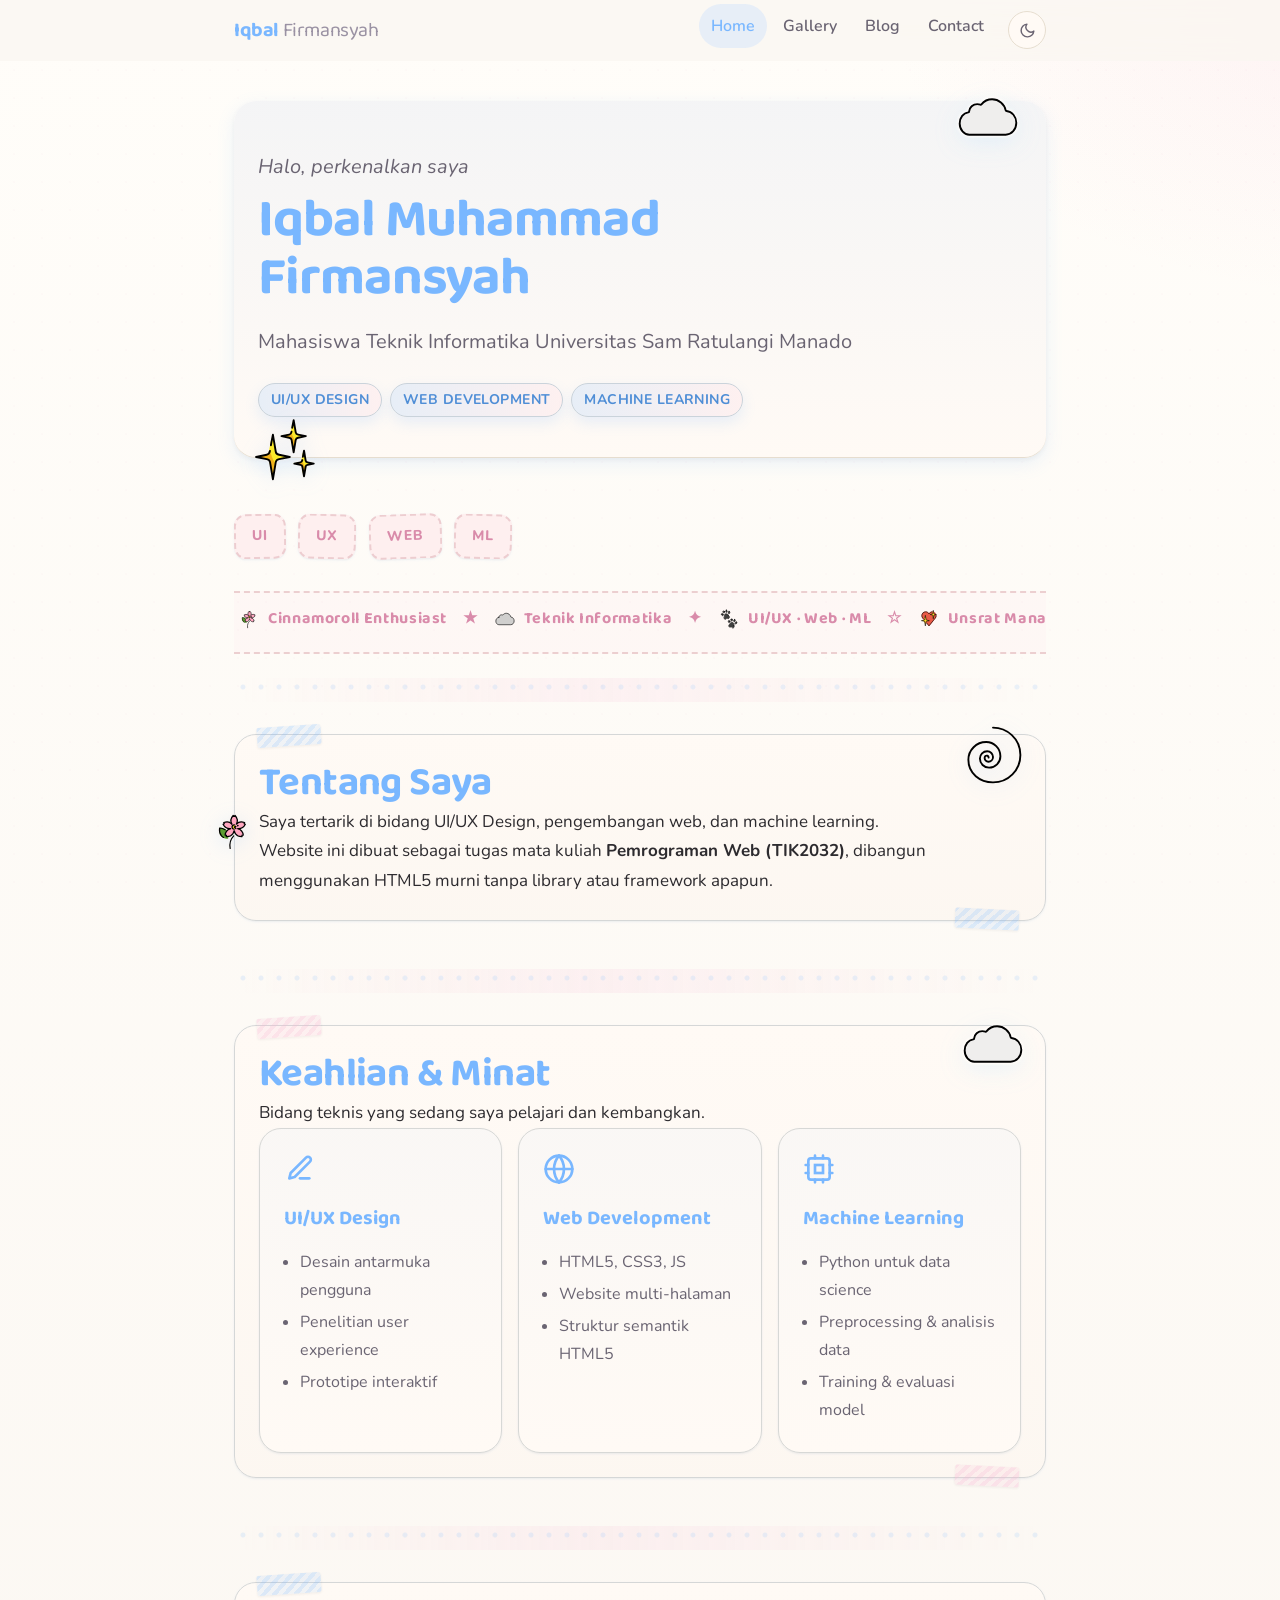
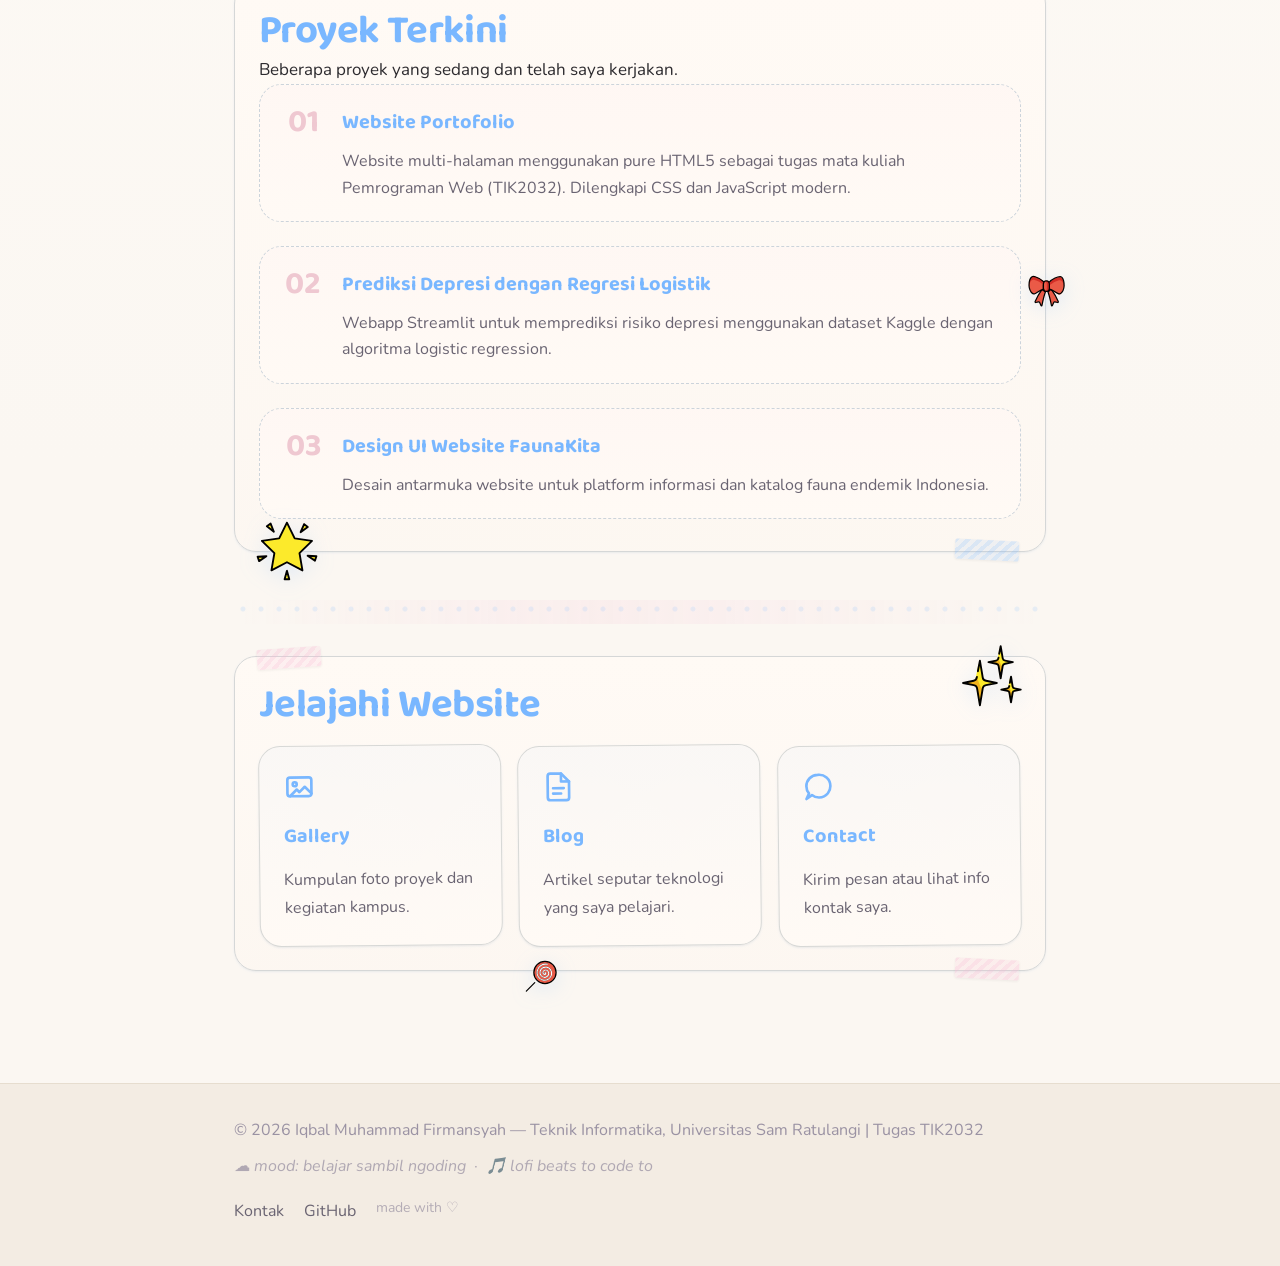
==== index.html @ 0a5c8944 "first commit" ====
<!DOCTYPE html>
<html lang="id" data-theme="light">
<head>
  <meta charset="UTF-8">
  <meta name="viewport" content="width=device-width, initial-scale=1.0">
  <title>Portofolio — Iqbal Muhammad Firmansyah</title>
  <meta name="description" content="Portofolio pribadi Iqbal Muhammad Firmansyah, mahasiswa Teknik Informatika Universitas Sam Ratulangi Manado.">

  <script>
    (function () {
      const storageKey = 'portfolio-theme';
      const savedTheme = localStorage.getItem(storageKey) || 'light';
      document.documentElement.setAttribute('data-theme', savedTheme);
      document.documentElement.style.colorScheme = savedTheme;
    })();
  </script>

  <link rel="preconnect" href="https://fonts.googleapis.com">
  <link rel="preconnect" href="https://fonts.gstatic.com" crossorigin>
  <link href="https://fonts.googleapis.com/css2?family=Baloo+2:wght@500;700&family=Nunito:wght@400;600;700&display=swap" rel="stylesheet">

  <link rel="stylesheet" href="css/tokens.css">
  <link rel="stylesheet" href="css/base.css">
  <link rel="stylesheet" href="css/layout.css">
  <link rel="stylesheet" href="css/components.css">
</head>
<body>

  <header class="site-header" data-include="includes/header.html">
    <script>
      (function () {
        const cacheKey = 'include:includes/header.html';
        const cached = sessionStorage.getItem(cacheKey);
        const host = document.currentScript && document.currentScript.parentElement;

        if (cached && host) host.innerHTML = cached;
      })();
    </script>
  </header>

  <main class="site-main">
    <div class="container">

        <section class="hero reveal">
          <span class="sticker sticker--hero" aria-hidden="true">
            <img class="sticker__img" src="images/stickers/cloud.svg" alt="">
          </span>
          <span class="sticker sticker--hero-2" aria-hidden="true">
            <img class="sticker__img" src="images/stickers/sparkles.svg" alt="">
          </span>
          <p class="hero__greeting">Halo, perkenalkan saya</p>
          <h1 class="hero__name">Iqbal Muhammad<br>Firmansyah</h1>
          <p class="hero__tagline">
            Mahasiswa Teknik Informatika Universitas Sam Ratulangi Manado
          </p>
          <div class="hero__tags">
            <span class="badge">UI/UX Design</span>
            <span class="badge">Web Development</span>
            <span class="badge">Machine Learning</span>
          </div>
        </section>

        <div class="stamp-grid reveal">
          <div class="stamp">UI</div>
          <div class="stamp">UX</div>
          <div class="stamp">WEB</div>
          <div class="stamp">ML</div>
        </div>

        <div class="marquee" aria-hidden="true">
          <div class="marquee__track">
            <span class="marquee__item"><img src="images/stickers/cherry-blossom.svg" alt=""> Cinnamoroll Enthusiast</span>
            <span class="marquee__item">★</span>
            <span class="marquee__item"><img src="images/stickers/cloud.svg" alt=""> Teknik Informatika</span>
            <span class="marquee__item">✦</span>
            <span class="marquee__item"><img src="images/stickers/pawprint.svg" alt=""> UI/UX · Web · ML</span>
            <span class="marquee__item">☆</span>
            <span class="marquee__item"><img src="images/stickers/growing-heart.svg" alt=""> Unsrat Manado</span>
            <span class="marquee__item">✧</span>
            <span class="marquee__item"><img src="images/stickers/lollipop.svg" alt=""> Portofolio 2026</span>
            <span class="marquee__item">★</span>
            <span class="marquee__item"><img src="images/stickers/bow.svg" alt=""> Made With ♡</span>
            <span class="marquee__item">✦</span>
            <span class="marquee__item"><img src="images/stickers/cherry-blossom.svg" alt=""> Cinnamoroll Enthusiast</span>
            <span class="marquee__item">★</span>
            <span class="marquee__item"><img src="images/stickers/cloud.svg" alt=""> Teknik Informatika</span>
            <span class="marquee__item">✦</span>
            <span class="marquee__item"><img src="images/stickers/pawprint.svg" alt=""> UI/UX · Web · ML</span>
            <span class="marquee__item">☆</span>
            <span class="marquee__item"><img src="images/stickers/growing-heart.svg" alt=""> Unsrat Manado</span>
            <span class="marquee__item">✧</span>
            <span class="marquee__item"><img src="images/stickers/lollipop.svg" alt=""> Portofolio 2026</span>
            <span class="marquee__item">★</span>
            <span class="marquee__item"><img src="images/stickers/bow.svg" alt=""> Made With ♡</span>
            <span class="marquee__item">✦</span>
          </div>
        </div>

        <div class="scrapbook-divider" aria-hidden="true"></div>

        <section class="section paper-section reveal">
          <span class="sticker sticker--section" aria-hidden="true">
            <img class="sticker__img" src="images/stickers/swirl.svg" alt="">
          </span>
          <span class="sticker sticker--float-1" aria-hidden="true">
            <img class="sticker__img sticker__img--sm" src="images/stickers/cherry-blossom.svg" alt="">
          </span>
          <h2 class="section__title">Tentang Saya</h2>
          <p class="section__subtitle">
            Saya tertarik di bidang UI/UX Design, pengembangan web, dan machine learning.
            Website ini dibuat sebagai tugas mata kuliah
            <strong>Pemrograman Web (TIK2032)</strong>,
            dibangun menggunakan HTML5 murni tanpa library atau framework apapun.
          </p>
        </section>

        <div class="scrapbook-divider" aria-hidden="true"></div>

        <section class="section paper-section">
          <span class="sticker sticker--section-2" aria-hidden="true">
            <img class="sticker__img" src="images/stickers/cloud.svg" alt="">
          </span>
          <h2 class="section__title reveal">Keahlian &amp; Minat</h2>
          <p class="section__subtitle reveal">Bidang teknis yang sedang saya pelajari dan kembangkan.</p>

          <div class="skills-grid reveal-group">

            <div class="skill-card">
              <svg class="skill-card__icon" aria-hidden="true" focusable="false">
                <use href="images/icons/sprite.svg#icon-ui-ux"></use>
              </svg>
              <div class="skill-card__title">UI/UX Design</div>
              <ul>
                <li>Desain antarmuka pengguna</li>
                <li>Penelitian user experience</li>
                <li>Prototipe interaktif</li>
              </ul>
            </div>

            <div class="skill-card">
              <svg class="skill-card__icon" aria-hidden="true" focusable="false">
                <use href="images/icons/sprite.svg#icon-web"></use>
              </svg>
              <div class="skill-card__title">Web Development</div>
              <ul>
                <li>HTML5, CSS3, JS</li>
                <li>Website multi-halaman</li>
                <li>Struktur semantik HTML5</li>
              </ul>
            </div>

            <div class="skill-card">
              <svg class="skill-card__icon" aria-hidden="true" focusable="false">
                <use href="images/icons/sprite.svg#icon-ml"></use>
              </svg>
              <div class="skill-card__title">Machine Learning</div>
              <ul>
                <li>Python untuk data science</li>
                <li>Preprocessing &amp; analisis data</li>
                <li>Training &amp; evaluasi model</li>
              </ul>
            </div>

          </div>
        </section>

        <div class="scrapbook-divider" aria-hidden="true"></div>

        <section class="section paper-section">
          <span class="sticker sticker--section-3" aria-hidden="true">
            <img class="sticker__img" src="images/stickers/star.svg" alt="">
          </span>
          <span class="sticker sticker--float-2" aria-hidden="true">
            <img class="sticker__img sticker__img--sm" src="images/stickers/bow.svg" alt="">
          </span>
          <h2 class="section__title reveal">Proyek Terkini</h2>
          <p class="section__subtitle reveal">Beberapa proyek yang sedang dan telah saya kerjakan.</p>

          <ol class="projects-list reveal-group">

          <li class="project-card">
            <div class="project-card__body">
              <div class="project-card__title">Website Portofolio</div>
              <p class="project-card__desc">
                Website multi-halaman menggunakan pure HTML5 sebagai tugas mata kuliah Pemrograman Web (TIK2032). Dilengkapi CSS dan JavaScript modern.
              </p>
            </div>
          </li>

          <li class="project-card">
            <div class="project-card__body">
              <div class="project-card__title">Prediksi Depresi dengan Regresi Logistik</div>
              <p class="project-card__desc">
                Webapp Streamlit untuk memprediksi risiko depresi menggunakan dataset Kaggle dengan algoritma logistic regression.
              </p>
            </div>
          </li>

          <li class="project-card">
            <div class="project-card__body">
              <div class="project-card__title">Design UI Website FaunaKita</div>
              <p class="project-card__desc">
                Desain antarmuka website untuk platform informasi dan katalog fauna endemik Indonesia.
              </p>
            </div>
          </li>

          </ol>
        </section>

        <div class="scrapbook-divider" aria-hidden="true"></div>

        <section class="section paper-section reveal">
          <span class="sticker sticker--section-4" aria-hidden="true">
            <img class="sticker__img" src="images/stickers/sparkles.svg" alt="">
          </span>
          <span class="sticker sticker--float-3" aria-hidden="true">
            <img class="sticker__img sticker__img--sm" src="images/stickers/lollipop.svg" alt="">
          </span>
          <h2 class="section__title">Jelajahi Website</h2>
          <div class="skills-grid" style="margin-top: var(--space-4);">

          <a href="gallery.html" style="text-decoration: none;">
            <div class="skill-card">
              <svg class="skill-card__icon" aria-hidden="true" focusable="false">
                <use href="images/icons/sprite.svg#icon-gallery"></use>
              </svg>
              <div class="skill-card__title">Gallery</div>
              <p style="font-size: var(--text-sm); color: var(--color-text-muted); margin: 0;">
                Kumpulan foto proyek dan kegiatan kampus.
              </p>
            </div>
          </a>

          <a href="blog.html" style="text-decoration: none;">
            <div class="skill-card">
              <svg class="skill-card__icon" aria-hidden="true" focusable="false">
                <use href="images/icons/sprite.svg#icon-blog"></use>
              </svg>
              <div class="skill-card__title">Blog</div>
              <p style="font-size: var(--text-sm); color: var(--color-text-muted); margin: 0;">
                Artikel seputar teknologi yang saya pelajari.
              </p>
            </div>
          </a>

          <a href="contact.html" style="text-decoration: none;">
            <div class="skill-card">
              <svg class="skill-card__icon" aria-hidden="true" focusable="false">
                <use href="images/icons/sprite.svg#icon-contact"></use>
              </svg>
              <div class="skill-card__title">Contact</div>
              <p style="font-size: var(--text-sm); color: var(--color-text-muted); margin: 0;">
                Kirim pesan atau lihat info kontak saya.
              </p>
            </div>
          </a>

          </div>
        </section>

    </div>
  </main>

  <footer class="site-footer" data-include="includes/footer.html"></footer>

  <script src="js/core.js"></script>

</body>
</html>
---- css/tokens.css ----
@layer tokens, base, layout, components;

@layer tokens {

  :root {
   --color-primary:       #79b7ff;
   --color-primary-dark:  #4f8ed6;
   --color-primary-light: color-mix(in srgb, #79b7ff 18%, var(--color-surface));
   --color-primary-glow:  color-mix(in srgb, #79b7ff 26%, transparent);

   --color-accent:      #f7b6d2;
   --color-accent-dark: #d98baa;

   --color-text:        #2d2b2f;
   --color-text-muted:  #6a6472;
   --color-text-subtle: #9a92a3;

   --color-bg:        #fbf7f2;
   --color-surface:   #fffaf5;
   --color-surface-2: #f3ece3;
   --color-border:    #e6ddcf;
   --color-cloud:     #ffffff;
   --color-star:      #ffe8f1;

   --font-display: 'Baloo 2', 'Trebuchet MS', sans-serif;
   --font-body:    'Nunito', 'Segoe UI', system-ui, sans-serif;
    --font-mono:    'Courier New', Courier, monospace;

    --text-xs:   clamp(0.75rem,  0.7rem  + 0.22vw, 0.875rem);
    --text-sm:   clamp(0.875rem, 0.82rem + 0.28vw, 1rem);
    --text-base: clamp(1rem,     0.96rem + 0.22vw, 1.0625rem);
    --text-md:   clamp(1.125rem, 1rem    + 0.5vw,  1.25rem);
    --text-lg:   clamp(1.25rem,  1.1rem  + 0.65vw, 1.5rem);
    --text-xl:   clamp(1.5rem,   1.25rem + 1vw,    2rem);
    --text-2xl:  clamp(1.875rem, 1.5rem  + 1.5vw,  2.5rem);
    --text-3xl:  clamp(2.25rem,  1.75rem + 2vw,    3.5rem);

    --space-1:  0.25rem;
    --space-2:  0.5rem;
    --space-3:  0.75rem;
    --space-4:  1rem;
    --space-5:  1.25rem;
    --space-6:  1.5rem;
    --space-8:  2rem;
    --space-10: 2.5rem;
    --space-12: 3rem;
    --space-16: 4rem;
    --space-20: 5rem;

    --max-width:      860px;
    --max-width-wide: 1100px;

    --radius-sm:   4px;
    --radius-md:   8px;
    --radius-lg:   14px;
    --radius-xl:   22px;
    --radius-full: 9999px;

   --shadow-sm:    0 1px 3px rgba(121,183,255,0.08), 0 1px 2px rgba(0,0,0,0.04);
   --shadow-md:    0 6px 18px rgba(121,183,255,0.14), 0 2px 6px rgba(0,0,0,0.05);
   --shadow-lg:    0 14px 44px rgba(121,183,255,0.18), 0 4px 16px rgba(0,0,0,0.07);
    --shadow-focus: 0 0 0 3px var(--color-primary-glow);
      --bg-gradient:
         radial-gradient(1100px 520px at 12% -10%, color-mix(in srgb, var(--color-primary) 18%, transparent), transparent 60%),
         radial-gradient(900px 520px at 110% 0%, color-mix(in srgb, var(--color-accent) 16%, transparent), transparent 58%),
         linear-gradient(180deg, #fffdf9 0%, var(--color-bg) 72%);
      --bg-dots:
         radial-gradient(circle, color-mix(in srgb, var(--color-accent) 12%, transparent) 1px, transparent 1px);

   --duration-fast:   220ms;
   --duration-normal: 420ms;
   --duration-slow:   820ms;
    --ease-out:        cubic-bezier(0.16, 1, 0.3, 1);
    --ease-in-out:     cubic-bezier(0.4, 0, 0.2, 1);
    --ease-spring:     cubic-bezier(0.34, 1.56, 0.64, 1);

    --z-nav:   100;
    --z-modal: 200;
    --z-toast: 300;
  }

  [data-theme="dark"] {
      --color-primary:       #9ad1ff;
      --color-primary-dark:  #6aaef0;
      --color-primary-light: color-mix(in srgb, #9ad1ff 12%, var(--color-surface));
      --color-primary-glow:  color-mix(in srgb, #9ad1ff 20%, transparent);

      --color-accent:      #c0b7ff;
      --color-accent-dark: #9c91ea;

      --color-text:        #e9eef7;
      --color-text-muted:  #a1abc1;
      --color-text-subtle: #78839d;

      --color-bg:        #101322;
      --color-surface:   #14192b;
      --color-surface-2: #1b2136;
      --color-border:    #2a334d;
      --color-cloud:     #1a2238;
      --color-star:      #3b4662;

      --shadow-sm: 0 2px 6px rgba(8,12,24,0.52);
      --shadow-md: 0 8px 22px rgba(8,12,24,0.62);
      --shadow-lg: 0 16px 44px rgba(8,12,24,0.72);

      --bg-gradient:
         radial-gradient(900px 520px at 10% -15%, color-mix(in srgb, #9ad1ff 10%, transparent), transparent 60%),
         linear-gradient(180deg, #0e1222 0%, #12192d 55%, #151d33 100%);
      --bg-dots:
         radial-gradient(circle, color-mix(in srgb, #c0b7ff 10%, transparent) 1px, transparent 1px);
  }
}
---- css/base.css ----
@layer base {

  *, *::before, *::after {
    box-sizing: border-box;
    margin: 0;
    padding: 0;
  }

  html {
    scroll-behavior: smooth;
    -webkit-text-size-adjust: 100%;
    hanging-punctuation: first last;
    cursor: url('../images/cursors/default.svg') 4 4, auto;
  }

  body {
    font-family: var(--font-body);
    font-size: var(--text-base);
    line-height: 1.75;
    color: var(--color-text);
    background-color: var(--color-bg);
    background-image: var(--bg-gradient);
    background-size: cover;
    background-position: center;
    background-repeat: no-repeat;
    position: relative;
    -webkit-font-smoothing: antialiased;
    -moz-osx-font-smoothing: grayscale;
    transition:
      background-color var(--duration-slow) var(--ease-in-out),
      color            var(--duration-slow) var(--ease-in-out);
  }

  body::before {
    content: '';
    position: fixed;
    inset: 0;
    background-image: var(--bg-dots);
    background-size: 28px 28px;
    opacity: 0.35;
    pointer-events: none;
    z-index: 0;
  }

  h1, h2, h3, h4, h5, h6 {
    font-family: var(--font-display);
    color: var(--color-primary);
    line-height: 1.2;
    font-weight: 700;
    letter-spacing: -0.015em;
  }

  h1 { font-size: var(--text-3xl); }
  h2 { font-size: var(--text-2xl); }
  h3 { font-size: var(--text-xl);  }
  h4 { font-size: var(--text-lg);  }
  h5 { font-size: var(--text-md);  }
  h6 { font-size: var(--text-base);}

  a {
    color: var(--color-accent);
    text-decoration: underline;
    text-decoration-color: color-mix(in srgb, var(--color-accent) 35%, transparent);
    text-underline-offset: 3px;
    cursor: url('../images/cursors/pointer.svg') 14 6, pointer;
    transition:
      color                var(--duration-fast),
      text-decoration-color var(--duration-fast);

    &:hover {
      color: var(--color-primary);
      text-decoration-color: var(--color-primary);
    }

    &:focus-visible {
      outline: none;
      border-radius: var(--radius-sm);
      box-shadow: var(--shadow-focus);
    }
  }

  p {
    font-size: var(--text-base);
    color: var(--color-text);
    max-width: 68ch;
  }

  ul, ol {
    padding-left: var(--space-6);

    li {
      margin-bottom: var(--space-2);
      color: var(--color-text);
    }
  }

  code {
    font-family: var(--font-mono);
    font-size: 0.875em;
    background: var(--color-surface-2);
    color: var(--color-primary);
    padding: 0.15em 0.45em;
    border-radius: var(--radius-sm);
    border: 1px solid var(--color-border);
  }

  img {
    max-width: 100%;
    height: auto;
    display: block;
  }

  hr {
    border: none;
    border-top: 1px solid var(--color-border);
    margin-block: var(--space-8);
  }

  input, textarea, select, button {
    font-family: var(--font-body);
    font-size: var(--text-base);
    cursor: url('../images/cursors/pointer.svg') 14 6, pointer;
  }

  ::selection {
    background: var(--color-primary-glow);
    color: var(--color-text);
  }

  :focus-visible {
    outline: 2px solid var(--color-primary);
    outline-offset: 3px;
  }

  ::-webkit-scrollbar       { width: 8px; }
  ::-webkit-scrollbar-track { background: var(--color-bg); }
  ::-webkit-scrollbar-thumb {
    background: var(--color-border);
    border-radius: var(--radius-full);
    border: 2px solid var(--color-bg);

    &:hover { background: var(--color-text-subtle); }
  }
}
---- css/layout.css ----
@layer layout {

  @view-transition { navigation: auto; }

  ::view-transition-old(root) {
    animation: vt-fade-out var(--duration-normal) var(--ease-in-out) both;
  }
  ::view-transition-new(root) {
    animation: vt-fade-in var(--duration-normal) var(--ease-in-out) both;
  }

  @keyframes vt-fade-out {
    from { opacity: 1; transform: translateY(0);    }
    to   { opacity: 0; transform: translateY(-10px);}
  }
  @keyframes vt-fade-in {
    from { opacity: 0; transform: translateY(10px); }
    to   { opacity: 1; transform: translateY(0);    }
  }

  .container {
    width: 100%;
    max-width: var(--max-width);
    margin-inline: auto;
    padding-inline: var(--space-6);
  }

  .container--wide {
    max-width: var(--max-width-wide);
  }

  .site-header {
    position: sticky;
    top: 0;
    z-index: var(--z-nav);
    background: color-mix(in srgb, var(--color-bg) 82%, transparent);
    backdrop-filter: blur(14px) saturate(1.6);
    -webkit-backdrop-filter: blur(14px) saturate(1.6);
    border-bottom: 1px solid transparent;
    transition:
      border-color var(--duration-normal) var(--ease-in-out),
      box-shadow   var(--duration-normal) var(--ease-in-out),
      transform    var(--duration-normal) var(--ease-out);

    &.scrolled {
      border-bottom-color: var(--color-border);
      box-shadow: var(--shadow-sm);
    }

    &.hidden {
      transform: translateY(-100%);
    }
  }

  .site-header__inner {
    display: flex;
    align-items: center;
    justify-content: space-between;
    gap: var(--space-4);
    height: 60px;
    max-width: var(--max-width);
    margin-inline: auto;
    padding-inline: var(--space-6);
  }

  .site-header__brand {
    font-family: var(--font-display);
    font-size: var(--text-md);
    font-weight: 700;
    color: var(--color-primary);
    text-decoration: none;
    letter-spacing: -0.02em;
    white-space: nowrap;
    transition: color var(--duration-fast);

    &:hover {
      color: var(--color-primary-dark);
      text-decoration: none;
    }

    span {
      color: var(--color-text-subtle);
      font-weight: 400;
    }
  }

  .site-header__right {
    display: flex;
    align-items: center;
    gap: var(--space-3);
  }

  .site-nav {
    display: flex;
    align-items: center;
    gap: var(--space-1);
    list-style: none;
    padding: 0;
    margin: 0;
  }

  .site-nav__item { display: flex; }

  .site-nav__link {
    display: inline-flex;
    align-items: center;
    padding: var(--space-2) var(--space-3);
    border-radius: var(--radius-full);
    font-size: var(--text-sm);
    font-weight: 600;
    color: var(--color-text-muted);
    text-decoration: none;
    transition:
      color      var(--duration-fast),
      background var(--duration-fast);

    &:hover {
      color: var(--color-primary);
      background: var(--color-primary-light);
      text-decoration: none;
    }

    &[aria-current="page"] {
      color: var(--color-primary);
      background: var(--color-primary-light);
    }
  }

  .theme-toggle {
    display: inline-flex;
    align-items: center;
    justify-content: center;
    width: 38px;
    height: 38px;
    border-radius: var(--radius-full);
    border: 1.5px solid var(--color-border);
    background: var(--color-surface);
    color: var(--color-text-muted);
    cursor: pointer;
    transition:
      color        var(--duration-fast),
      background   var(--duration-fast),
      border-color var(--duration-fast),
      transform    var(--duration-normal) var(--ease-spring);
    flex-shrink: 0;

    &:hover {
      color: var(--color-primary);
      border-color: var(--color-primary);
      background: var(--color-primary-light);
      transform: rotate(18deg) scale(1.05);
    }

    svg {
      width: 17px;
      height: 17px;
      pointer-events: none;
    }

    .icon-moon { display: block; }
    .icon-sun  { display: none;  }
  }

  [data-theme="dark"] .theme-toggle {
    .icon-moon { display: none;  }
    .icon-sun  { display: block; }
  }

  .site-main {
    min-height: 60vh;
    padding-block: var(--space-10) var(--space-16);
    position: relative;
    z-index: 1;
  }

  .hero {
    padding-block: var(--space-12) var(--space-10);
    border-bottom: 1px solid var(--color-border);
    margin-bottom: var(--space-12);
    position: relative;
    background: linear-gradient(180deg, color-mix(in srgb, var(--color-surface) 92%, var(--color-primary) 8%), var(--color-surface));
    border-radius: var(--radius-xl);
    box-shadow: var(--shadow-md);
    padding-inline: var(--space-6);
  }

  .hero > * {
    position: relative;
    z-index: 1;
  }

  .hero__greeting {
    font-size: var(--text-md);
    color: var(--color-text-muted);
    margin-bottom: var(--space-2);
    max-width: none;
    font-style: italic;
  }

  .hero__name {
    font-size: var(--text-3xl);
    line-height: 1.08;
    color: var(--color-primary);
    margin-bottom: var(--space-4);
    letter-spacing: -0.02em;
  }

  .hero__tagline {
    font-size: var(--text-md);
    color: var(--color-text-muted);
    margin-bottom: var(--space-6);
    max-width: none;
  }

  .hero__tags {
    display: flex;
    flex-wrap: wrap;
    gap: var(--space-2);
  }

  .page-header {
    padding-bottom: var(--space-8);
    margin-bottom: var(--space-8);
    border-bottom: 1px solid var(--color-border);

    h2 {
      margin-bottom: var(--space-2);
    }

    p {
      color: var(--color-text-muted);
      font-size: var(--text-md);
    }
  }

  .section {
    margin-bottom: var(--space-12);

    &__title {
      font-size: var(--text-xl);
      margin-bottom: var(--space-2);
      position: relative;
      display: inline-block;

      &::after {
        content: '';
        display: block;
        width: 44px;
        height: 6px;
        background: linear-gradient(90deg, var(--color-primary), var(--color-accent));
        border-radius: var(--radius-full);
        margin-top: var(--space-2);
        box-shadow: 0 3px 8px color-mix(in srgb, var(--color-accent) 30%, transparent);
      }
    }

    &__subtitle {
      color: var(--color-text-muted);
      font-size: var(--text-sm);
      margin-bottom: var(--space-6);
      max-width: none;
    }
  }

  .site-footer {
    border-top: 1px solid var(--color-border);
    padding-block: var(--space-8);
    background: var(--color-surface-2);
    position: relative;
    z-index: 1;

    .container {
      display: flex;
      align-items: center;
      justify-content: space-between;
      gap: var(--space-4);
      flex-wrap: wrap;
    }
  }

  .site-footer__text {
    font-size: var(--text-sm);
    color: var(--color-text-subtle);
    max-width: none;

    a {
      color: var(--color-text-muted);
      text-decoration: none;
      transition: color var(--duration-fast);

      &:hover { color: var(--color-primary); }
    }
  }

  .site-footer__links {
    display: flex;
    gap: var(--space-5);
    list-style: none;
    padding: 0;
    margin: 0;

    a {
      font-size: var(--text-sm);
      color: var(--color-text-muted);
      text-decoration: none;
      transition: color var(--duration-fast);

      &:hover { color: var(--color-primary); }
    }
  }

  @media (max-width: 640px) {
    .site-header__inner {
      padding-inline: var(--space-4);
      height: 56px;
    }

    .site-nav__link {
      padding: var(--space-1) var(--space-2);
      font-size: var(--text-xs);
    }

    .container {
      padding-inline: var(--space-4);
    }

    .site-footer .container {
      flex-direction: column;
      align-items: flex-start;
    }

    .hero {
      padding-inline: var(--space-4);
    }
  }

  .scrapbook-layout {
    display: grid;
    grid-template-columns: minmax(220px, 280px) 1fr;
    gap: var(--space-8);
    align-items: start;
  }

  .scrapbook-sidebar {
    position: sticky;
    top: 90px;
    display: flex;
    flex-direction: column;
    gap: var(--space-5);
  }

  .scrapbook-main {
    display: flex;
    flex-direction: column;
    gap: var(--space-10);
  }

  @media (max-width: 900px) {
    .scrapbook-layout {
      grid-template-columns: 1fr;
    }

    .scrapbook-sidebar {
      position: static;
    }
  }
}
---- css/components.css ----
@layer components {
  .badge {
    display: inline-flex;
    align-items: center;
    padding: var(--space-1) var(--space-3);
    border-radius: var(--radius-full);
    font-size: var(--text-xs);
    font-weight: 700;
    letter-spacing: 0.03em;
    text-transform: uppercase;
    background: linear-gradient(90deg, var(--color-primary-light), color-mix(in srgb, var(--color-accent) 14%, var(--color-surface)));
    color: var(--color-primary-dark);
    border: 1px solid color-mix(in srgb, var(--color-primary) 26%, var(--color-border));
    box-shadow: 0 6px 14px color-mix(in srgb, var(--color-primary) 16%, transparent);
    transition:
      background var(--duration-fast),
      transform  var(--duration-fast);

    &:hover { transform: translateY(-1px) scale(1.03); }
  }

  .btn {
    display: inline-flex;
    align-items: center;
    gap: var(--space-2);
    padding: var(--space-3) var(--space-6);
    border-radius: var(--radius-full);
    font-family: var(--font-body);
    font-size: var(--text-sm);
    font-weight: 700;
    cursor: pointer;
    text-decoration: none;
    border: none;
    transition:
      background  var(--duration-fast),
      box-shadow  var(--duration-fast),
      transform   var(--duration-fast) var(--ease-spring),
      color       var(--duration-fast);

    &--primary {
      background: var(--color-primary);
      color: white;

      &:hover {
        background: var(--color-primary-dark);
        box-shadow: var(--shadow-md);
        transform: translateY(-2px);
        color: white;
        text-decoration: none;
      }
      &:active { transform: translateY(0); }
    }

    &--ghost {
      background: transparent;
      color: var(--color-text-muted);
      border: 1.5px solid var(--color-border);

      &:hover {
        border-color: var(--color-primary);
        color: var(--color-primary);
        background: var(--color-primary-light);
        text-decoration: none;
      }
    }
  }

  .skills-grid {
    display: grid;
    grid-template-columns: repeat(auto-fill, minmax(230px, 1fr));
    gap: var(--space-4);
  }

  .skill-card {
    background:
      linear-gradient(180deg, color-mix(in srgb, var(--color-surface) 96%, var(--color-primary) 4%), var(--color-surface)),
      repeating-linear-gradient(0deg, color-mix(in srgb, var(--color-border) 22%, transparent) 0 1px, transparent 1px 8px);
    border: 1px solid color-mix(in srgb, var(--color-primary) 14%, var(--color-border));
    border-radius: var(--radius-xl);
    padding: var(--space-6);
    box-shadow: var(--shadow-sm);
    transform: rotate(-0.6deg);
    transition:
      opacity      var(--duration-slow)   var(--ease-out),
      box-shadow   var(--duration-normal) var(--ease-out),
      border-color var(--duration-normal),
      transform    var(--duration-slow)   var(--ease-spring);
  }

  .skill-card:nth-child(2n) {
    transform: rotate(0.6deg);
  }

  .skill-card:hover {
    box-shadow:   var(--shadow-md);
    border-color: color-mix(in srgb, var(--color-accent) 35%, var(--color-border));
    transform:    translateY(-4px) rotate(0deg);
  }

  .skill-card__icon {
    width: 2rem;
    height: 2rem;
    display: block;
    margin-bottom: var(--space-4);
    color: var(--color-primary);
  }

  .skill-card__title {
    font-family: var(--font-display);
    font-size: var(--text-md);
    color: var(--color-primary);
    font-weight: 700;
    margin-bottom: var(--space-3);
  }

  .skill-card ul {
    padding-left: var(--space-4);
    margin: 0;
  }

  .skill-card ul li {
    font-size: var(--text-sm);
    color: var(--color-text-muted);
    margin-bottom: var(--space-1);
  }

  .projects-list {
    list-style: none;
    padding: 0;
    margin: 0;
    display: flex;
    flex-direction: column;
    gap: var(--space-4);
    counter-reset: project-counter;
  }

  .project-card {
    display: flex;
    gap: var(--space-5);
    background:
      linear-gradient(180deg, color-mix(in srgb, var(--color-surface) 96%, var(--color-accent) 4%), var(--color-surface)),
      repeating-linear-gradient(0deg, color-mix(in srgb, var(--color-border) 20%, transparent) 0 1px, transparent 1px 10px);
    border: 1px dashed color-mix(in srgb, var(--color-primary) 24%, var(--color-border));
    border-radius: var(--radius-xl);
    padding: var(--space-5) var(--space-6);
    counter-increment: project-counter;
    align-items: flex-start;
    transform: rotate(-0.4deg);
    transition:
      box-shadow var(--duration-normal) var(--ease-out),
      transform  var(--duration-normal) var(--ease-spring);

    &:hover {
      box-shadow: var(--shadow-md);
      transform: translateX(4px) rotate(0deg);
    }

    &::before {
      content: counter(project-counter, decimal-leading-zero);
      font-family: var(--font-display);
      font-size: var(--text-xl);
      font-weight: 700;
      color: color-mix(in srgb, var(--color-accent) 55%, var(--color-border));
      flex-shrink: 0;
      line-height: 1.1;
      transition: color var(--duration-normal);
      min-width: 2ch;
      text-align: center;
    }

    &:hover::before {
      color: var(--color-primary);
    }

  }

  .project-card:nth-child(2n) {
    transform: rotate(0.4deg);
  }

  .project-card__body { flex: 1; }

  .project-card__title {
    font-family: var(--font-display);
    font-size: var(--text-md);
    color: var(--color-primary);
    font-weight: 700;
    margin-bottom: var(--space-2);
  }

  .project-card__desc {
    font-size: var(--text-sm);
    color: var(--color-text-muted);
    line-height: 1.65;
    max-width: none;
  }

  .scrapbook-card {
    background: color-mix(in srgb, var(--color-surface) 94%, var(--color-primary) 6%);
    border: 1px solid color-mix(in srgb, var(--color-primary) 18%, var(--color-border));
    border-radius: var(--radius-xl);
    padding: var(--space-5);
    box-shadow: var(--shadow-sm);
    position: relative;
  }

  .scrapbook-card::after {
    content: '';
    position: absolute;
    top: -8px;
    right: 18px;
    width: 44px;
    height: 16px;
    background: color-mix(in srgb, var(--color-accent) 45%, transparent);
    border-radius: var(--radius-sm);
    opacity: 0.7;
    transform: rotate(-3deg);
  }

  .scrapbook-card__eyebrow {
    font-size: var(--text-xs);
    letter-spacing: 0.08em;
    text-transform: uppercase;
    color: var(--color-text-subtle);
    margin-bottom: var(--space-2);
  }

  .scrapbook-card__title {
    font-family: var(--font-display);
    font-size: var(--text-md);
    color: var(--color-primary);
    margin-bottom: var(--space-2);
  }

  .scrapbook-card__meta {
    font-size: var(--text-sm);
    color: var(--color-text-muted);
    margin-bottom: var(--space-3);
  }

  .scrapbook-card__list {
    list-style: none;
    padding: 0;
    margin: 0;
    display: grid;
    gap: var(--space-2);
  }

  .scrapbook-card__list li {
    font-size: var(--text-sm);
    color: var(--color-text-muted);
  }

  .scrapbook-link {
    display: inline-flex;
    align-items: center;
    gap: var(--space-2);
    font-weight: 700;
    color: var(--color-primary);
    text-decoration: none;
    margin-bottom: var(--space-2);
  }

  .scrapbook-link:hover {
    color: var(--color-accent-dark);
  }

  .sticky-note {
    background: color-mix(in srgb, var(--color-accent) 18%, var(--color-surface));
    border: 1px dashed color-mix(in srgb, var(--color-accent) 45%, var(--color-border));
    border-radius: var(--radius-lg);
    padding: var(--space-5);
    box-shadow: var(--shadow-sm);
    transform: rotate(-1.5deg);
  }

  .sticky-note__title {
    font-size: var(--text-sm);
    font-weight: 700;
    color: var(--color-accent-dark);
    margin-bottom: var(--space-2);
  }

  .sticky-note__text {
    font-size: var(--text-sm);
    color: var(--color-text-muted);
    margin: 0;
    max-width: none;
  }

  .paper-section {
    background:
      linear-gradient(180deg, var(--color-surface) 0%, color-mix(in srgb, var(--color-surface) 90%, var(--color-border) 10%) 100%),
      repeating-linear-gradient(0deg, color-mix(in srgb, var(--color-border) 18%, transparent) 0 1px, transparent 1px 14px);
    border: 1px solid color-mix(in srgb, var(--color-primary) 16%, var(--color-border));
    border-radius: var(--radius-xl);
    padding: var(--space-6);
    box-shadow: var(--shadow-sm);
    position: relative;
  }

  .paper-section::before,
  .paper-section::after {
    content: '';
    position: absolute;
    width: 64px;
    height: 20px;
    background:
      repeating-linear-gradient(
        -45deg,
        color-mix(in srgb, var(--color-accent) 45%, transparent) 0 4px,
        color-mix(in srgb, var(--color-accent) 20%, transparent) 4px 8px
      );
    border-radius: 2px;
    opacity: 0.75;
    z-index: 3;
    box-shadow: 0 1px 3px rgba(0,0,0,0.08);
  }

  .paper-section::before {
    top: -9px;
    left: 22px;
    transform: rotate(-4deg);
  }

  .paper-section::after {
    bottom: -9px;
    right: 26px;
    transform: rotate(3deg);
  }

  .paper-section:nth-of-type(2n)::before,
  .paper-section:nth-of-type(2n)::after {
    background:
      repeating-linear-gradient(
        -45deg,
        color-mix(in srgb, var(--color-primary) 35%, transparent) 0 4px,
        color-mix(in srgb, var(--color-primary) 14%, transparent) 4px 8px
      );
  }

  .stamp-grid {
    display: flex;
    flex-wrap: wrap;
    gap: var(--space-3);
    padding-block: var(--space-2) var(--space-4);
  }

  .stamp {
    padding: var(--space-2) var(--space-4);
    border-radius: 12px;
    background: color-mix(in srgb, var(--color-accent) 16%, var(--color-surface));
    color: var(--color-accent-dark);
    font-size: var(--text-xs);
    font-weight: 800;
    letter-spacing: 0.08em;
    border: 2px dashed color-mix(in srgb, var(--color-accent) 40%, var(--color-border));
    text-transform: uppercase;
    box-shadow: var(--shadow-sm);
    transform: rotate(-1deg);
  }

  .stamp:nth-child(2n) { transform: rotate(1.5deg); }
  .stamp:nth-child(3n) { transform: rotate(-2deg); }

  .scrapbook-divider {
    height: 24px;
    margin: var(--space-6) 0 var(--space-8);
    position: relative;
  }

  .scrapbook-divider::before {
    content: '';
    position: absolute;
    inset: 0;
    background:
      radial-gradient(circle, color-mix(in srgb, var(--color-primary) 22%, transparent) 2px, transparent 3px) 0 0 / 18px 18px,
      linear-gradient(90deg, transparent 0%, color-mix(in srgb, var(--color-accent) 20%, transparent) 45%, transparent 100%);
    opacity: 0.7;
  }

  .sticker {
    position: absolute;
    display: block;
    padding: 0;
    background: transparent;
    border: none;
    box-shadow: none;
    pointer-events: none;
    z-index: 2;
    animation: sticker-float 4s ease-in-out infinite;
  }

  .sticker--hero       { animation-delay: 0s;   }
  .sticker--hero-2     { animation-delay: 0.6s; animation-duration: 4.5s; }
  .sticker--section    { animation-delay: 0.3s; animation-duration: 3.8s; }
  .sticker--section-2  { animation-delay: 0.8s; animation-duration: 4.2s; }
  .sticker--section-3  { animation-delay: 1.1s; animation-duration: 5s;   }
  .sticker--section-4  { animation-delay: 0.5s; animation-duration: 3.5s; }
  .sticker--float-1    { animation-delay: 0.2s; animation-duration: 4.8s; }
  .sticker--float-2    { animation-delay: 0.9s; animation-duration: 3.6s; }
  .sticker--float-3    { animation-delay: 1.4s; animation-duration: 4.3s; }

  @keyframes sticker-float {
    0%, 100% { transform: var(--sticker-rotate, rotate(0deg)) translateY(0); }
    50%      { transform: var(--sticker-rotate, rotate(0deg)) translateY(-6px); }
  }

  .sticker__img {
    width: 68px;
    height: 68px;
    display: block;
    filter:
      drop-shadow(0 0 1.4px color-mix(in srgb, var(--color-surface) 80%, var(--color-border) 20%))
      drop-shadow(0 4px 10px color-mix(in srgb, var(--color-primary) 20%, transparent));
    transition: transform var(--duration-normal) var(--ease-spring);
  }

  .paper-section:hover .sticker__img,
  .hero:hover .sticker__img {
    animation: sticker-wiggle 0.5s var(--ease-spring);
  }

  @keyframes sticker-wiggle {
    0%   { transform: rotate(0deg); }
    25%  { transform: rotate(-8deg) scale(1.1); }
    50%  { transform: rotate(6deg) scale(1.1); }
    75%  { transform: rotate(-3deg); }
    100% { transform: rotate(0deg); }
  }

  .sticker__img[src*="cloud.svg"] {
    filter:
      drop-shadow(0 0 1.6px color-mix(in srgb, var(--color-surface) 85%, var(--color-border) 15%))
      drop-shadow(0 6px 12px color-mix(in srgb, var(--color-primary) 18%, transparent))
      brightness(1.15);
  }

  .sticker--hero {
    top: -18px;
    right: 24px;
    --sticker-rotate: rotate(6deg);
  }

  .sticker--hero-2 {
    bottom: -26px;
    left: 18px;
    --sticker-rotate: rotate(-4deg);
  }

  .sticker--section {
    top: -14px;
    right: 18px;
    --sticker-rotate: rotate(4deg);
  }

  .sticker--section-2 {
    top: -16px;
    right: 18px;
    --sticker-rotate: rotate(-5deg);
  }

  .sticker--section-3 {
    bottom: -34px;
    left: 18px;
    --sticker-rotate: rotate(3deg);
  }

  .sticker--section-4 {
    top: -16px;
    right: 18px;
    --sticker-rotate: rotate(-3deg);
  }

  .sticker--float-1 {
    top: 40%;
    left: -24px;
    --sticker-rotate: rotate(-12deg);
  }

  .sticker--float-2 {
    top: 50%;
    right: -24px;
    --sticker-rotate: rotate(15deg);
  }

  .sticker--float-3 {
    bottom: -28px;
    left: 35%;
    --sticker-rotate: rotate(5deg);
  }

  .sticker__img--sm {
    width: 44px;
    height: 44px;
  }

  .marquee {
    overflow: hidden;
    white-space: nowrap;
    margin: var(--space-4) 0 var(--space-6);
    padding-block: var(--space-3);
    border-top: 2px dashed color-mix(in srgb, var(--color-accent) 35%, var(--color-border));
    border-bottom: 2px dashed color-mix(in srgb, var(--color-accent) 35%, var(--color-border));
    position: relative;
    z-index: 1;
    background: color-mix(in srgb, var(--color-accent) 6%, transparent);
  }

  .marquee__track {
    display: inline-flex;
    gap: var(--space-2);
    animation: marquee-scroll 22s linear infinite;
    will-change: transform;
  }

  .marquee:hover .marquee__track {
    animation-play-state: paused;
  }

  .marquee__item {
    font-family: var(--font-display);
    font-size: var(--text-sm);
    font-weight: 700;
    color: var(--color-accent-dark);
    letter-spacing: 0.04em;
    display: inline-flex;
    align-items: center;
    gap: var(--space-2);
    flex-shrink: 0;
    padding-inline: var(--space-1);
  }

  .marquee__item img {
    width: 22px;
    height: 22px;
    display: inline-block;
    vertical-align: middle;
  }

  @keyframes marquee-scroll {
    0%   { transform: translateX(0); }
    100% { transform: translateX(-50%); }
  }

  .gallery-grid {
    display: grid;
    grid-template-columns: repeat(auto-fill, minmax(270px, 1fr));
    gap: var(--space-5);
  }

  .gallery-item {
    background: var(--color-surface);
    border: 1px solid var(--color-border);
    border-radius: var(--radius-lg);
    overflow: hidden;
    cursor: pointer;
    transition:
      opacity    var(--duration-slow)   var(--ease-out),
      box-shadow var(--duration-normal) var(--ease-out),
      transform  var(--duration-slow)   var(--ease-spring);
  }

  .gallery-item:hover {
    box-shadow: var(--shadow-lg);
    transform: translateY(-5px);
  }

  .gallery-item__img {
    position: relative;
    overflow: hidden;
    aspect-ratio: 16 / 9;
    background: var(--color-surface-2);
  }

  .gallery-item__img img {
    width: 100%;
    height: 100%;
    object-fit: cover;
    display: block;
    transition: transform var(--duration-slow) var(--ease-out);
  }

  .gallery-item:hover .gallery-item__img img {
    transform: scale(1.06);
  }

  .gallery-item__overlay {
    position: absolute;
    inset: 0;
    background: color-mix(in srgb, var(--color-primary) 72%, black);
    display: flex;
    align-items: center;
    justify-content: center;
    opacity: 0;
    visibility: hidden;
    transition:
      opacity    var(--duration-normal),
      visibility var(--duration-normal);
  }

  .gallery-item:hover .gallery-item__overlay {
    opacity: 1;
    visibility: visible;
  }

  .gallery-item__overlay svg {
    width: 34px;
    height: 34px;
    color: white;
    flex-shrink: 0;
    filter: drop-shadow(0 2px 6px rgba(0,0,0,0.4));
  }

  .gallery-item__caption {
    padding: var(--space-4) var(--space-5);
  }

  .gallery-item__caption strong {
    display: block;
    font-size: var(--text-sm);
    font-weight: 700;
    color: var(--color-text);
    margin-bottom: var(--space-2);
  }

  .gallery-item__caption p {
    font-size: var(--text-xs);
    color: var(--color-text-muted);
    line-height: 1.55;
    max-width: none;
  }

  .gallery-section {
    margin-bottom: var(--space-10);
  }

  .lightbox {
    position: fixed;
    top: 50%;
    left: 50%;
    transform: translate(-50%, -50%);
    border: none;
    border-radius: var(--radius-xl);
    background: var(--color-surface);
    padding: 0;
    max-width: min(800px, 94vw);
    width: 100%;
    box-shadow: var(--shadow-lg);
    overflow: hidden;
    margin: 0;
  }

  .lightbox::backdrop {
    background: rgba(0,0,0,0.78);
    backdrop-filter: blur(6px);
  }

  .lightbox[open] {
    animation: lightbox-in var(--duration-normal) var(--ease-out) both;
  }

  .lightbox__img {
    width: 100%;
    max-height: 55vh;
    object-fit: cover;
    display: block;
  }

  .lightbox__body {
    padding: var(--space-5) var(--space-6) var(--space-6);
  }

  .lightbox__title {
    font-family: var(--font-display);
    font-size: var(--text-lg);
    color: var(--color-primary);
    margin-bottom: var(--space-2);
  }

  .lightbox__desc {
    font-size: var(--text-sm);
    color: var(--color-text-muted);
    max-width: none;
    line-height: 1.65;
  }

  .lightbox__close {
    position: absolute;
    top: var(--space-3);
    right: var(--space-3);
    width: 36px;
    height: 36px;
    border-radius: var(--radius-full);
    border: none;
    background: rgba(0,0,0,0.55);
    color: white;
    cursor: pointer;
    display: flex;
    align-items: center;
    justify-content: center;
    transition: background var(--duration-fast), transform var(--duration-fast);
    z-index: 1;
  }

  .lightbox__close:hover {
    background: rgba(0,0,0,0.85);
    transform: scale(1.08);
  }

  .lightbox__close svg {
    width: 18px;
    height: 18px;
    pointer-events: none;
  }

  @keyframes lightbox-in {
    from { opacity: 0; transform: translate(-50%, -46%) scale(0.94); }
    to   { opacity: 1; transform: translate(-50%, -50%) scale(1);    }
  }

  .reading-progress {
    position: fixed;
    top: 0;
    left: 0;
    width: 0%;
    height: 3px;
    background: linear-gradient(90deg, var(--color-primary), var(--color-accent));
    z-index: calc(var(--z-nav) + 1);
    transition: width 80ms linear;
    border-radius: 0 var(--radius-full) var(--radius-full) 0;
    pointer-events: none;
  }

  .toc {
    background: var(--color-surface);
    border: 1px solid var(--color-border);
    border-radius: var(--radius-lg);
    padding: var(--space-5) var(--space-6);
    margin-bottom: var(--space-8);
  }

  .toc__label {
    font-family: var(--font-body);
    font-size: var(--text-xs);
    font-weight: 700;
    color: var(--color-text-subtle);
    text-transform: uppercase;
    letter-spacing: 0.1em;
    margin-bottom: var(--space-3);
  }

  .toc__list {
    list-style: none;
    padding: 0;
    margin: 0;
    display: flex;
    flex-direction: column;
    gap: 2px;
  }

  .toc__link {
    display: flex;
    align-items: center;
    gap: var(--space-3);
    padding: var(--space-2) var(--space-3);
    border-radius: var(--radius-md);
    text-decoration: none;
    color: var(--color-text-muted);
    font-size: var(--text-sm);
    transition:
      color      var(--duration-fast),
      background var(--duration-fast);
  }

  .toc__link::before {
    content: '';
    width: 6px;
    height: 6px;
    border-radius: 50%;
    background: var(--color-border);
    flex-shrink: 0;
    transition: background var(--duration-fast);
  }

  .toc__link:hover,
  .toc__link.active {
    color: var(--color-primary);
    background: var(--color-primary-light);
    text-decoration: none;
  }

  .toc__link:hover::before,
  .toc__link.active::before {
    background: var(--color-primary);
  }

  .article {
    background: var(--color-surface);
    border: 1px solid var(--color-border);
    border-radius: var(--radius-xl);
    padding: var(--space-8) clamp(var(--space-6), 5vw, var(--space-10));
    margin-bottom: var(--space-6);
  }

  .article__number {
    font-family: var(--font-display);
    font-size: var(--text-2xl);
    font-weight: 700;
    color: var(--color-primary-light);
    margin-bottom: var(--space-1);
    line-height: 1;
  }

  .article__title {
    font-size: var(--text-xl);
    margin-bottom: var(--space-2);
  }

  .article__meta {
    font-size: var(--text-sm);
    color: var(--color-text-subtle);
    font-style: italic;
    margin-bottom: var(--space-6);
  }

  .article h4 {
    font-size: var(--text-md);
    color: var(--color-text);
    margin-top: var(--space-6);
    margin-bottom: var(--space-2);
  }

  .article p {
    color: var(--color-text-muted);
    margin-bottom: var(--space-4);
  }

  .article__back {
    display: inline-flex;
    align-items: center;
    gap: var(--space-2);
    margin-top: var(--space-4);
    font-size: var(--text-sm);
    font-weight: 600;
    color: var(--color-text-muted);
    text-decoration: none;
    transition: color var(--duration-fast);
  }

  .article__back:hover {
    color: var(--color-primary);
    text-decoration: none;
  }

  .contact-info {
    display: flex;
    flex-direction: column;
    gap: var(--space-3);
    margin-bottom: var(--space-8);
  }

  .contact-info__item {
    display: flex;
    align-items: center;
    gap: var(--space-3);
    font-size: var(--text-sm);

    svg {
      width: 18px;
      height: 18px;
      color: var(--color-primary);
      flex-shrink: 0;
    }

    a {
      color: var(--color-text);
      text-decoration: none;

      &:hover {
        color: var(--color-primary);
        text-decoration: underline;
      }
    }

    span { color: var(--color-text); }
  }

  .form-group {
    margin-bottom: var(--space-5);

    label {
      display: block;
      font-size: var(--text-sm);
      font-weight: 700;
      color: var(--color-text);
      margin-bottom: var(--space-2);
    }
  }

  .form-input,
  .form-textarea {
    width: 100%;
    padding: var(--space-3) var(--space-4);
    border: 1.5px solid var(--color-border);
    border-radius: var(--radius-md);
    background: var(--color-surface);
    color: var(--color-text);
    font-size: var(--text-base);
    transition:
      border-color var(--duration-fast),
      box-shadow   var(--duration-fast);
    appearance: none;

    &::placeholder { color: var(--color-text-subtle); }

    &:hover:not(:focus) { border-color: var(--color-text-subtle); }

    &:focus {
      outline: none;
      border-color: var(--color-primary);
      box-shadow: var(--shadow-focus);
    }

    &.valid   { border-color: #22c55e; }
    &.invalid { border-color: #ef4444; }
  }

  .form-textarea {
    resize: vertical;
    min-height: 140px;
    line-height: 1.6;
  }

  .form-hint {
    display: block;
    font-size: var(--text-xs);
    margin-top: var(--space-1);
    color: var(--color-text-subtle);
    min-height: 1.2em;

    &--error   { color: #ef4444; }
    &--success { color: #22c55e; }
  }

  .form-actions {
    display: flex;
    gap: var(--space-3);
    flex-wrap: wrap;
    margin-top: var(--space-6);
  }

  .form-success {
    display: none;
    text-align: center;
    padding: var(--space-10);
    background: color-mix(in srgb, #22c55e 10%, var(--color-surface));
    border: 1px solid color-mix(in srgb, #22c55e 28%, transparent);
    border-radius: var(--radius-xl);
    animation: form-success-in var(--duration-normal) var(--ease-out) both;

    &.show { display: block; }

    svg {
      width: 44px;
      height: 44px;
      color: #22c55e;
      margin-bottom: var(--space-4);
    }

    h3 {
      color: #22c55e;
      font-size: var(--text-xl);
      margin-bottom: var(--space-2);
    }

    p {
      color: var(--color-text-muted);
      max-width: none;
    }
  }

  @keyframes form-success-in {
    from { opacity: 0; transform: scale(0.96); }
    to   { opacity: 1; transform: scale(1);    }
  }

  .reveal {
    opacity: 0;
    transform: translateY(28px);
    transition:
      opacity   var(--duration-slow) var(--ease-out),
      transform var(--duration-slow) var(--ease-out);

    &.revealed {
      opacity: 1;
      transform: translateY(0);
    }
  }

  .reveal-group > * {
    opacity: 0;
    transform: translateY(20px) scale(0.98);
    transition:
      opacity   var(--duration-slow) var(--ease-out),
      transform var(--duration-slow) var(--ease-out);
  }

  .reveal-group.revealed > *:nth-child(1) { opacity:1; transform:none; transition-delay:   0ms; }
  .reveal-group.revealed > *:nth-child(2) { opacity:1; transform:none; transition-delay: 140ms; }
  .reveal-group.revealed > *:nth-child(3) { opacity:1; transform:none; transition-delay: 280ms; }
  .reveal-group.revealed > *:nth-child(4) { opacity:1; transform:none; transition-delay: 420ms; }
  .reveal-group.revealed > *:nth-child(5) { opacity:1; transform:none; transition-delay: 560ms; }
  .reveal-group.revealed > *:nth-child(6) { opacity:1; transform:none; transition-delay: 700ms; }

  @media (prefers-reduced-motion: reduce) {
    .reveal, .reveal-group > * {
      opacity: 1;
      transform: none;
      transition: none;
    }
  }
}
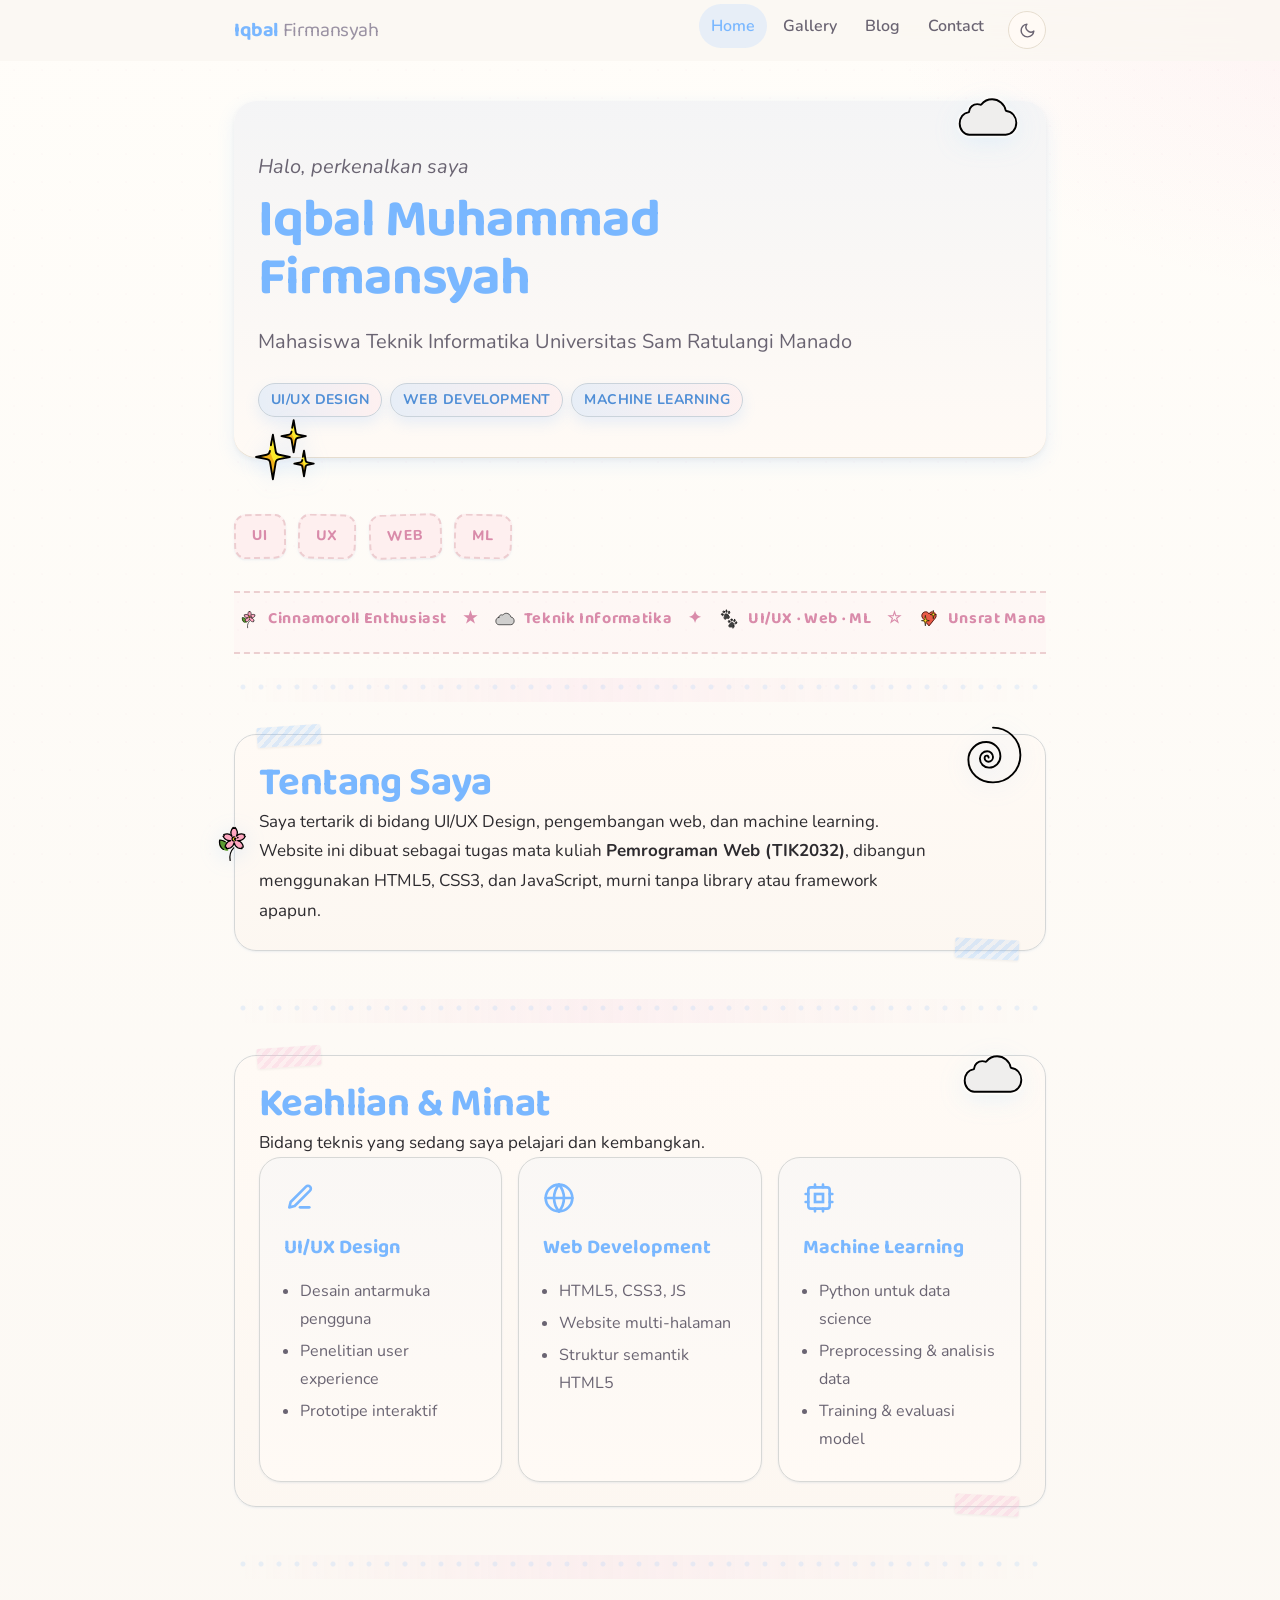
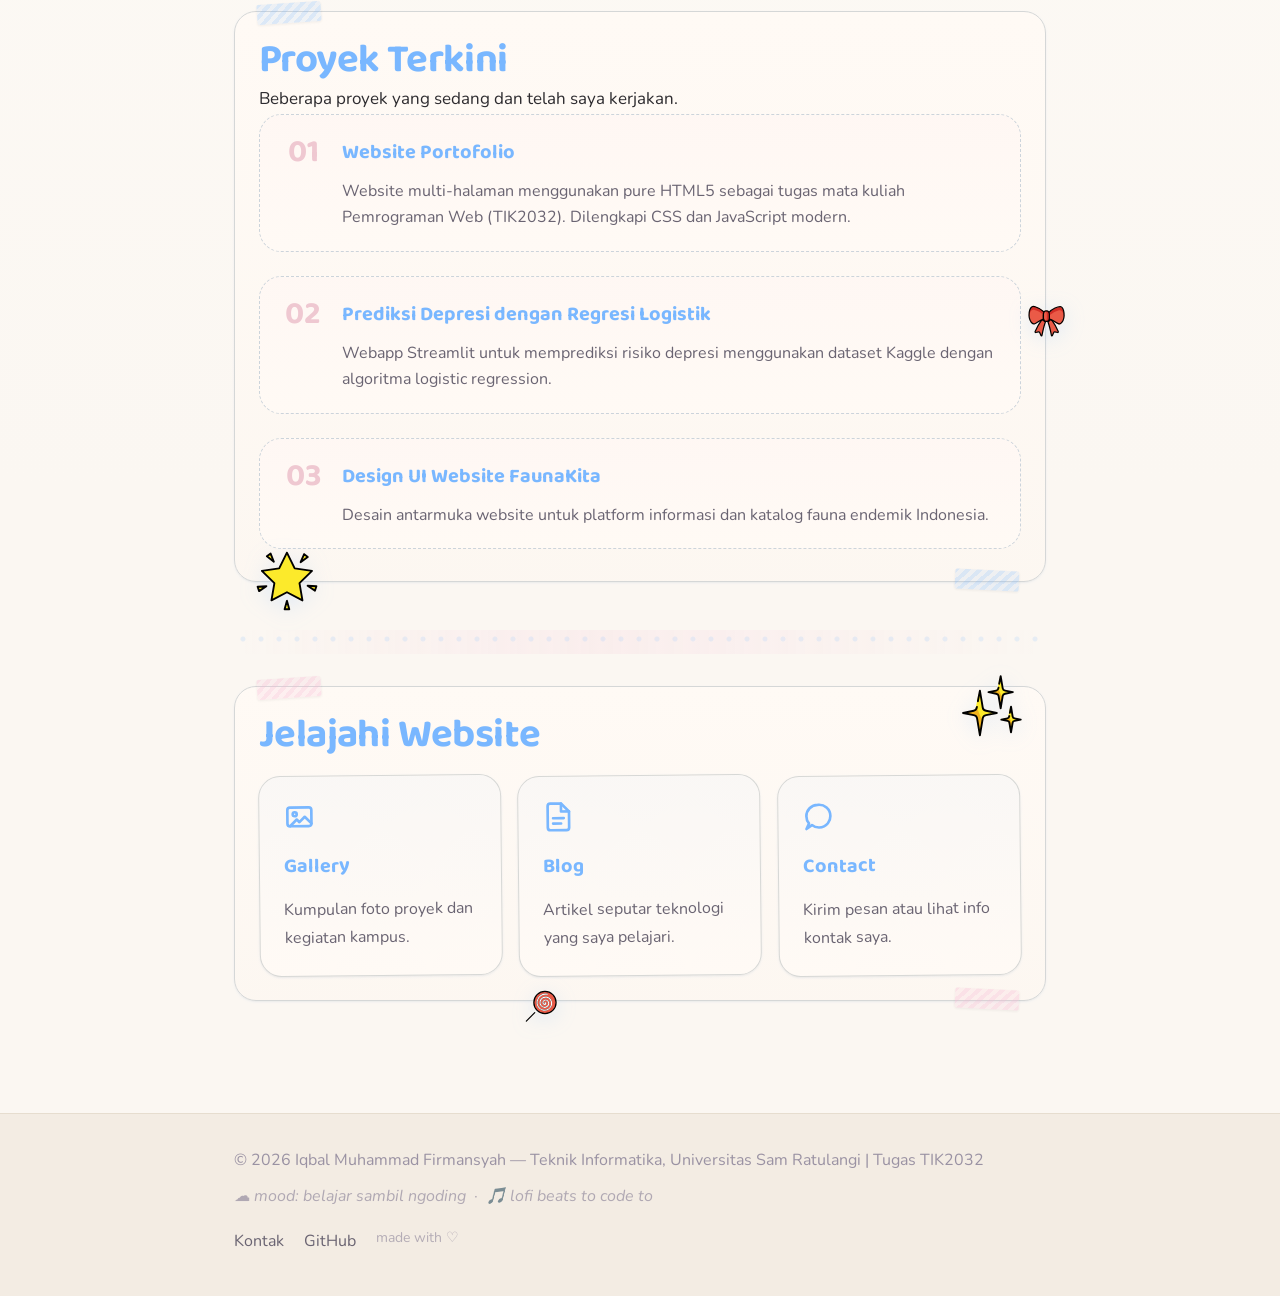
==== commit 5ff42f03: "commit 2" ====
--- a/index.html
+++ b/index.html
@@ -110,7 +110,7 @@
             Saya tertarik di bidang UI/UX Design, pengembangan web, dan machine learning.
             Website ini dibuat sebagai tugas mata kuliah
             <strong>Pemrograman Web (TIK2032)</strong>,
-            dibangun menggunakan HTML5 murni tanpa library atau framework apapun.
+            dibangun menggunakan HTML5, CSS3, dan JavaScript, murni tanpa library atau framework apapun.
           </p>
         </section>
 
